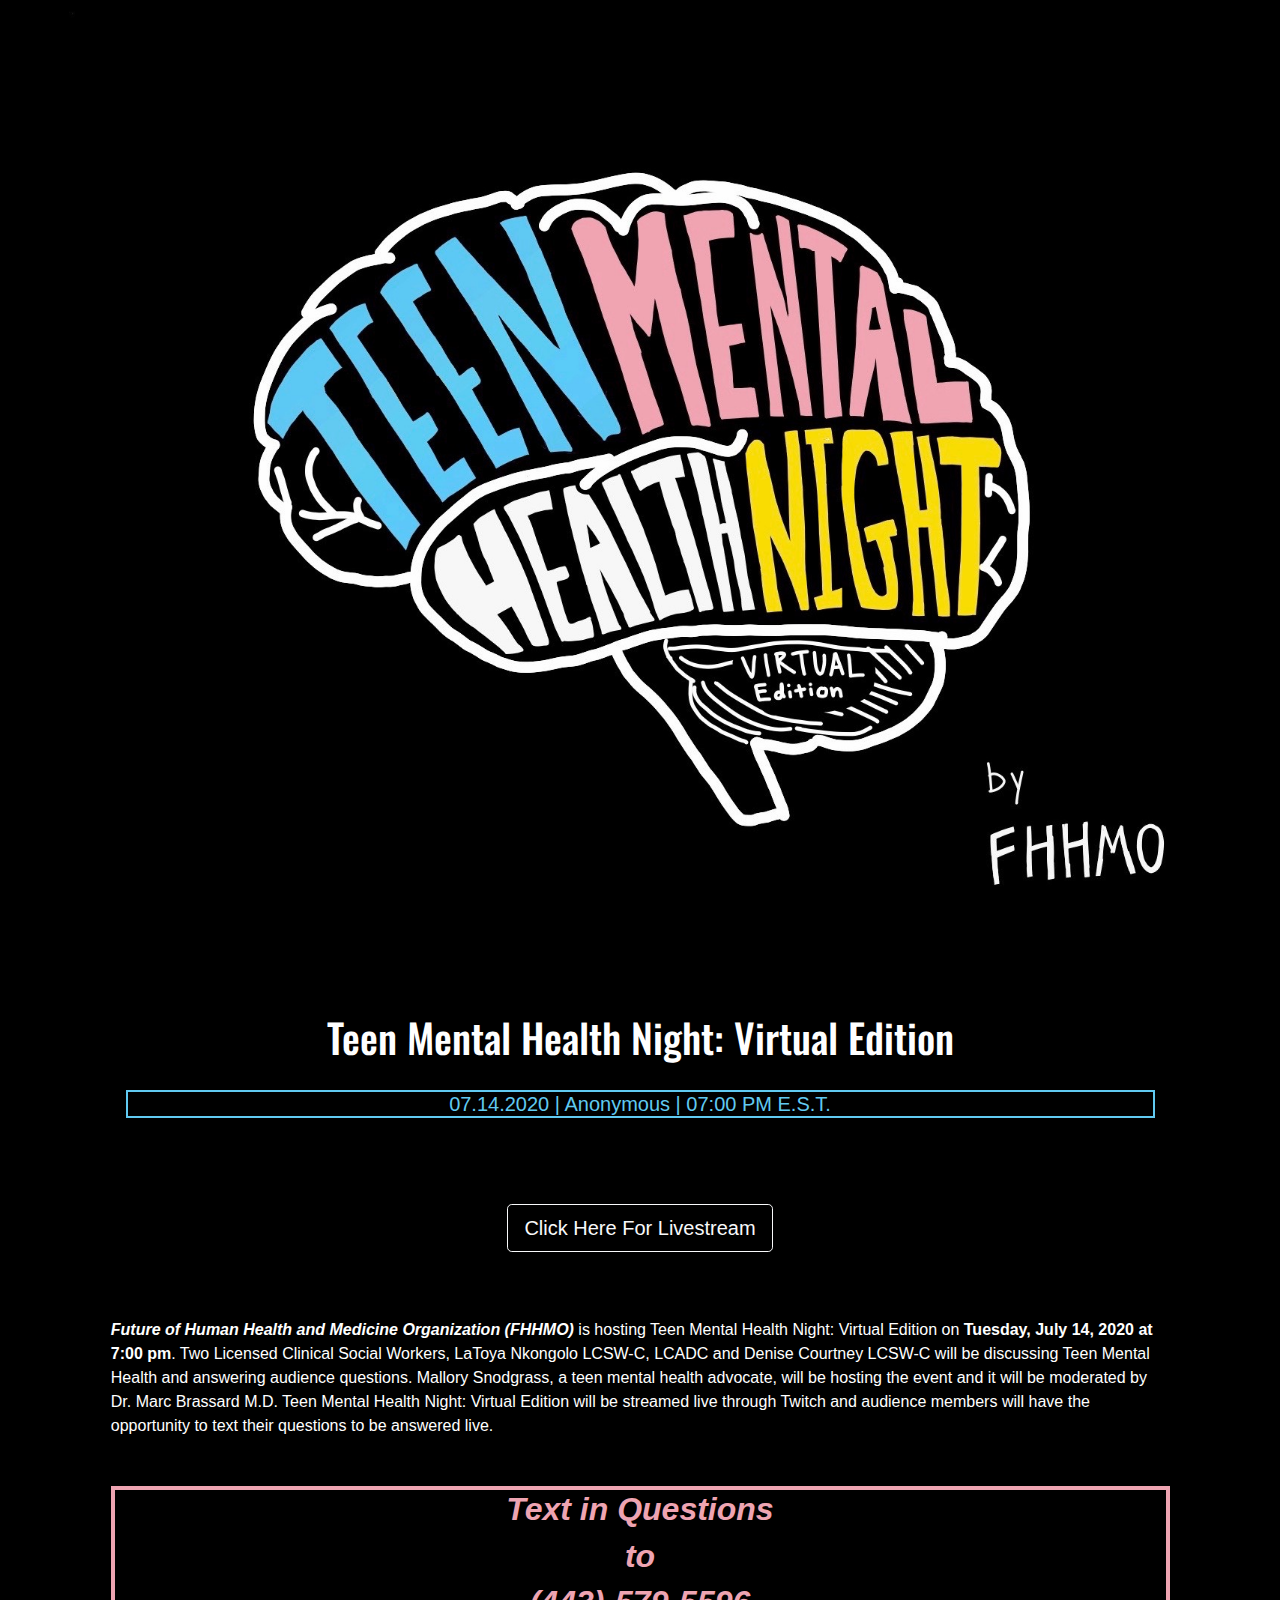
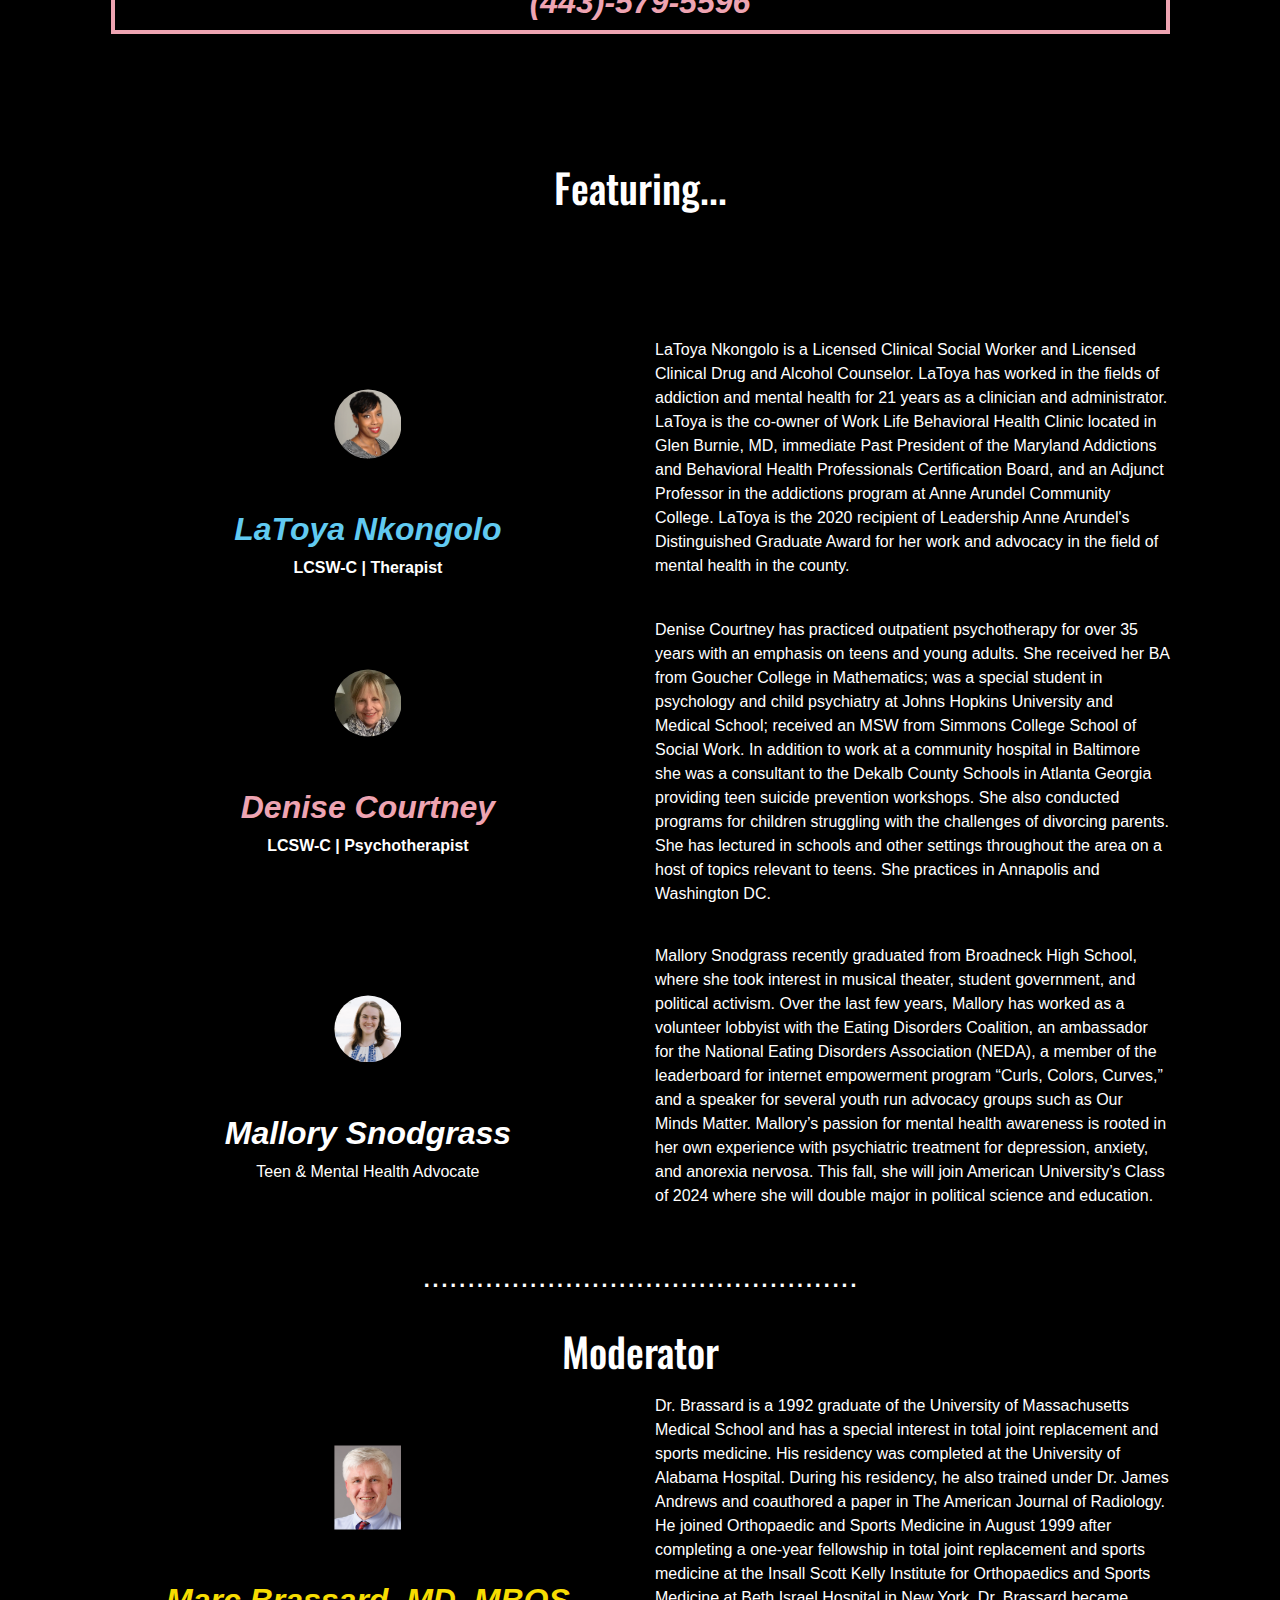
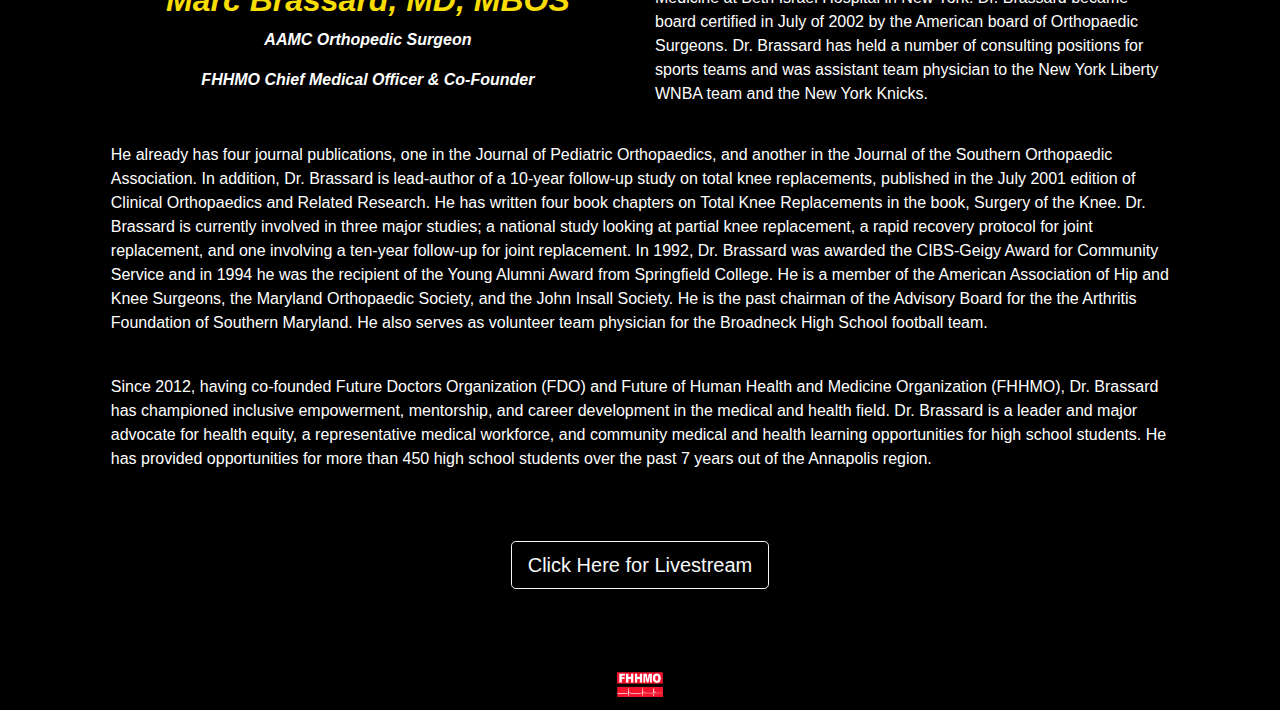
==== tmhn.html @ 9d60cffd "third" ====
<!DOCTYPE html>
<html lang="en" dir="ltr">

<head>

  <link rel="stylesheet" href="https://stackpath.bootstrapcdn.com/bootstrap/4.4.1/css/bootstrap.min.css" integrity="sha384-Vkoo8x4CGsO3+Hhxv8T/Q5PaXtkKtu6ug5TOeNV6gBiFeWPGFN9MuhOf23Q9Ifjh" crossorigin="anonymous">
  <link rel="stylesheet" href="styles2/style.css">

  <meta name="viewport" content="width=device-width, initial-scale=1, shrink-to-fit=no">

  <link href="https://fonts.googleapis.com/css2?family=Open+Sans&family=Oswald:wght@200;300;500&display=swap" rel="stylesheet">
  <meta charset="utf-8">



  <title>Teen Mental Health Night</title>
</head>

<body>
  <div>
    <!-- main section -->
    <section id="landing">
      <div class="figure center-text">
        <div class=" col col-sm">
          <img src="images2/tmhnbyfhhmo.jpeg" class="img-fluid" alt="Teen Mental Health Night. An anonymous live-stream event">

        </div>
      </div>


  </div>


<div class="container">
  <div class=" container center-text">
    <h1>Teen Mental Health Night: Virtual Edition</h1>
    <div class="container">
      <div class="row">
        <div class="col">
          <h5 class="feature-1 blue-border"><i></i>07.14.2020 | Anonymous | 07:00 PM E.S.T.</h5>
          <!-- </div>
          <div class="col">
            <h2 class="feature-2 pink-border"><i></i>Anonymous</h2>
        </div>
        <div class="col">
          <h2 class="feature-3 yellow-border"><i></i>07:00PM EST</h2> -->
      </div>



      </div>


    </div>
  </div>

</div>

  <div class="container center-text button-space">
    <a href="https://www.twitch.tv/teenmentalhealthnight" class="btn btn-outline-light btn-lg" role="button" >Click Here For Livestream </a>


  </div>




  </section>

  <!-- information section  -->
  <section id="information">
    <div class="container ">
      <div class="container">
        <div class="row extra-padding">
          <div class="col">
            <p> <b><i>Future of Human Health and Medicine Organization (FHHMO)</i></b> is hosting Teen
            Mental Health Night: Virtual Edition on <b>Tuesday, July 14, 2020 at 7:00 pm</b>. Two Licensed
            Clinical Social Workers, LaToya Nkongolo LCSW-C, LCADC and Denise Courtney LCSW-C
            will be discussing Teen Mental Health and answering audience questions. Mallory Snodgrass, a
            teen mental health advocate, will be hosting the event and it will be moderated by Dr. Marc
            Brassard M.D. Teen Mental Health Night: Virtual Edition will be streamed live through Twitch
            and audience members will have the opportunity to text their questions to be answered live.
            </p>
          </div>
        </div>
        <div class="container">
          <div class="row">
            <div class="col center-text white-border feature-2">
              <h2> <b><i>Text in Questions</i></b></h2>
              <h2> <b><i>to</i></b></h2>
              <h2> <b><i>(443)-579-5596</i></b></h2>

            </div>

          </div>

        </div>
<!-- Featuring Section -->

    <!-- LaToya's Header + Picture-->
<h1 class="align-items-center lil-extra-padding center-text">Featuring...</h1>
    <!-- LaToya's Bio-->
        <div class="row">
          <div class="col-sm center-text" >
            <img src="images2/LaToya-Nkongolo-LCSW-C-LCDAC.jpg" alt="LaToya Nkongolo, LCSW" class="center-pic lil-extra-padding">
            <h2 class="feature-1"> <b> <i>LaToya Nkongolo</i></b></h2>
            <p><b>LCSW-C | Therapist</b></p>
            <p></p>
          </div >
          <div class="col-sm">
            <p>LaToya Nkongolo is a Licensed Clinical Social Worker and Licensed Clinical Drug and Alcohol Counselor. LaToya has worked in the fields of addiction and mental health for 21 years as a clinician and administrator. LaToya is the co-owner of Work Life Behavioral Health Clinic located in Glen Burnie, MD, immediate Past President of the Maryland Addictions and Behavioral Health Professionals Certification Board, and an Adjunct Professor in the addictions program at Anne Arundel Community College. LaToya is the 2020 recipient of Leadership Anne Arundel's Distinguished Graduate Award for her work and advocacy in the field of mental health in the county.
            </p>
          </div>

        </div>
        <div class="row">
          <div class="col-sm center-text">
            <img src="images2/Denise-Courtney-LCSW-C.jpg" alt="Denise Courtney, LCSW" class="center-pic lil-extra-padding">
            <h2 class="feature-2"> <b><i>Denise Courtney</i></b></h2>
            <p><b>LCSW-C | Psychotherapist</b></p>
          </div>
          <div class="col-sm">
            <p>Denise Courtney has practiced outpatient psychotherapy for over 35 years with an emphasis on teens and young adults. She received her BA from Goucher College in Mathematics; was a special student in psychology and child psychiatry at Johns Hopkins University and Medical School; received an MSW from Simmons College School of Social Work. In addition to work at a community hospital in Baltimore she was a consultant to the Dekalb County Schools in Atlanta Georgia providing teen suicide prevention workshops. She also conducted programs for children struggling with the challenges of divorcing parents. She has lectured in schools and other settings throughout the area on a host of topics relevant to teens. She practices in Annapolis and Washington DC.
            </p>
          </div>

        </div>
        <div class="row">
          <div class="col-sm center-text">
            <img src="images2/Mallory-Snodgrass-Teen-Mental-Health-Advocate.jpg" alt="Mallory Snodgrass" class="center-pic lil-extra-padding figure-">
            <h2 ><b><i>Mallory Snodgrass</i></b> </h2>
            <p>Teen & Mental Health Advocate</p>
          </div>
          <div class="col-sm">
            <p>Mallory Snodgrass recently graduated from Broadneck High School, where she took interest in musical theater, student government, and political activism. Over the last few years, Mallory has worked as a volunteer lobbyist with the Eating Disorders Coalition, an ambassador for the National Eating Disorders Association (NEDA), a member of the leaderboard for internet empowerment program “Curls, Colors, Curves,” and a speaker for several youth run advocacy groups such as Our Minds Matter. Mallory’s passion for mental health awareness is rooted in her own experience with psychiatric treatment for depression, anxiety, and anorexia nervosa. This fall, she will join American University’s Class of 2024 where she will double major in political science and education.
            </p>
          </div>

        </div>



        </div>
        <div class="container">
          <div class="center-text" >
            <h2>.................................................</h2>
            <br>
            <h1>Moderator</h1>

          </div>

          <div class="row">
            <div class="col-sm center-text">
              <img src="images2/marc-brassard.png" alt="Marc Brassard, MD MBOS" class="center-pic-2 lil-extra-padding ">
              <h2 class="feature-3"><b><i>Marc Brassard, MD, MBOS</i></b> </h2>
              <p><b><i>AAMC Orthopedic Surgeon</i></b></p>
              <p><b><i>FHHMO Chief Medical Officer & Co-Founder</i></b></p>
            </div>
            <div class="col-sm">
              <p>Dr. Brassard is a 1992 graduate of the University of Massachusetts Medical School and has a special interest in total joint replacement and sports medicine. His residency was completed at the University of Alabama Hospital. During his residency, he also trained under Dr. James Andrews and coauthored a paper in The American Journal of Radiology. He joined Orthopaedic and Sports Medicine in August 1999 after completing a one-year fellowship in total joint replacement and sports medicine at the Insall Scott Kelly Institute for Orthopaedics and Sports Medicine at Beth Israel Hospital in New York. Dr. Brassard became board certified in July of 2002 by the American board of Orthopaedic Surgeons. Dr. Brassard has held a number of consulting positions for sports teams and was assistant team physician to the New York Liberty WNBA team and the New York Knicks.
            </div>

        </div>
        <div class="row">
          <div class="col-sm">
            <p>He already has four journal publications, one in the Journal of Pediatric Orthopaedics, and another in the Journal of the Southern Orthopaedic Association. In addition, Dr. Brassard is lead-author of a 10-year follow-up study on total knee replacements, published in the July 2001 edition of Clinical Orthopaedics and Related Research. He has written four book chapters on Total Knee Replacements in the book, Surgery of the Knee. Dr. Brassard is currently involved in three major studies; a national study looking at partial knee replacement, a rapid recovery protocol for joint replacement, and one involving a ten-year follow-up for joint replacement. In 1992, Dr. Brassard was awarded the CIBS-Geigy Award for Community Service and in 1994 he was the recipient of the Young Alumni Award from Springfield College. He is a member of the American Association of Hip and Knee Surgeons, the Maryland Orthopaedic Society, and the John Insall Society. He is the past chairman of the Advisory Board for the the Arthritis Foundation of Southern Maryland. He also serves as volunteer team physician for the Broadneck High School football team.
            </p>
            <br>
            <p>Since 2012, having co-founded Future Doctors Organization (FDO) and Future of Human Health and Medicine Organization (FHHMO), Dr. Brassard has championed inclusive empowerment, mentorship, and career development in the medical and health field. Dr. Brassard is a leader and major advocate for health equity, a representative medical workforce, and community medical and health learning opportunities for high school students. He has provided opportunities for more than 450 high school students over the past 7 years out of the Annapolis region.</p>
          </div>

        </div>


        <!-- <div class="row align-items-center">
          <div class="col">
            <p>
              Donating 2 stickers worth = 1 random act of kindness meal for local health care heroes at our local medical and health facilities treating patients with the coronavirus.
            </p>
            <p>
              To receive your sticker(s) please be sure to comment your name and mailing address when making a donation via our GoFundMe page.
            </p>
          </div>
          <div class="col center-text">

            <!-- <img src="images/2-stickers.png" alt="2 sticker donations for one health care hero meal" height="175px"> -->
          <!-- </div>
        </div> -->

        <!-- <div class="row">
          <div class="col">
            <b>About the stickers:</b> 3.5” by 6” waterproof and UV resistant vinyl stickers for both indoor and outdoor use
          </div>

        </div> -->

      </div>
      <div class="container center-text button-space">


      <a href="https://www.twitch.tv/teenmentalhealthnight" class="btn btn-outline-light btn-lg" role="button" >Click Here for Livestream</a>
      </div>
    </div>
  </section>

  <!-- information section  -->
  <section>
    <div class="container">


    </div>
  </section>

  <!-- Organizers -->
  <!-- <section id="organizers">
    <div class="container">
      <div class=" center-text extra-padding">
        <h1>Organizers</h1>

      </div>

      <!-- <div class="row">
        <div class="feature-box col center-text">
          <img src="images/Paxton-Paganelli.png" alt="Lillian Kidd" class="center-pic lil-extra-padding">
          <h3>Paxton Paganelli</h3>
          <h5>FHHMO Director</h5> -->
          <!-- <h7>Arnold + Annapolis</h7>
        </div>
        <div class="feature-box col center-text">
          <img src="images/Lillian-Kidd.png" alt="Lillian Kidd" class="
              center-pic lil-extra-padding">
          <h3>Lillian Kidd</h3>
          <h5>FHHMO Ambassador</h5>
          <h7>Broadneck</h7>
        </div>
        <div class="feature-box col center-text">
          <img src="images/Ryan-Davis.png" alt="Lillian Kidd" class="center-pic lil-extra-padding">
          <h3>Ryan Davis</h3>
          <h5>FHHMO Ambassador</h5>
          <h7>Severna Park</h7>
        </div>
      </div>
    </div>
  </section> -->


  <section id="footer">
    <div class="container-fluid ">
      <div class="row align-items-center">
        <div class="col center-text">
          <img src="images2/FHHMO.png" alt="FHHMO" height="25px">
        </div>

      </div>

    </div>
  </section>

  </div>



  <script src="https://code.jquery.com/jquery-3.4.1.slim.min.js" integrity="sha384-J6qa4849blE2+poT4WnyKhv5vZF5SrPo0iEjwBvKU7imGFAV0wwj1yYfoRSJoZ+n" crossorigin="anonymous"></script>
  <script src="https://cdn.jsdelivr.net/npm/popper.js@1.16.0/dist/umd/popper.min.js" integrity="sha384-Q6E9RHvbIyZFJoft+2mJbHaEWldlvI9IOYy5n3zV9zzTtmI3UksdQRVvoxMfooAo" crossorigin="anonymous"></script>
  <script src="https://stackpath.bootstrapcdn.com/bootstrap/4.4.1/js/bootstrap.min.js" integrity="sha384-wfSDF2E50Y2D1uUdj0O3uMBJnjuUD4Ih7YwaYd1iqfktj0Uod8GCExl3Og8ifwB6" crossorigin="anonymous"></script>
</body>

</html>
---- styles2/style.css ----
body {
  background-color: black;
  color: white;
}

h1 {
  font-family: 'Oswald', sans-serif;
  font-weight: 500;
}

h3 {
  align-items: center;
  font-family: 'Oswald', sans-serif;
  font-weight: 300;
}
h5 {
  font-family: 'Open-Sans', sans-serif;
  font-weight:300;
}
hr{
  color: white;
}
 h7{
   font-family: 'Open-Sans', sans-serif;
   font-weight:300;
 }

.feature-1 {
  color: #61caf1;
}

.feature-2 {
  color: #eea4b2;

}

.feature-3 {
  color: #f7dd02;
}



.extra-padding {
  padding-top: 4%;
  padding-bottom: 4%;
}

.lil-extra-padding{
  padding: 10%;
}

.add-space-on-top{
  padding-top: 30px;
}

.row {
  padding: 1%;
  margin-top: 0;
  margin-bottom: 0;

}
.container{
  padding-top: 1%;
  padding-bottom: 1%;
}

.center-pic {
  width: 170px;
  border-radius: 50%;
}

.center-pic-2 {
  width: 170px;
  border-radius: 25%;
}

.center-text {
  text-align: center;
}
.sticker-container{
  margin: 0;
  padding: 0;
}
 .button-space{
   padding: 2rem;

 }
 .white-border{
   border-color: white;
  border: 4px solid #eea4b2;
 }
 .blue-border{
  border: 2px solid #61caf1;
 }
 .yellow-border{
   border-color: white;
  border: 2px solid #f7dd02;
 }
 .pink-border{
   border-color: white;
  border: 2px solid #eea4b2;
 }


/* // Extra small devices (portrait phones, less than 576px) */
@media (max-width: 575.98px) {

}

/* // Small devices (landscape phones, less than 768px) */
@media (max-width: 767.98px) {

}

/* // Medium devices (tablets, less than 992px) */
@media (max-width: 991.98px) {

}

/* // Large devices (desktops, less than 1200px) */
@media (max-width: 1199.98px) {

 }

/* // Extra large devices (large desktops)
// No media query since the extra-large breakpoint has no upper bound on its width */

#landing {
  color: white;
  margin: 0;
  padding: 0;
}

#information {

}

 #organizers {
  background-color: black;
  color: #fff;
  padding: 5%;
 }

 #footer {
   font-family: 'Open-Sans', sans-serif;
   font-style: italic;
   font-weight: 100;
 }
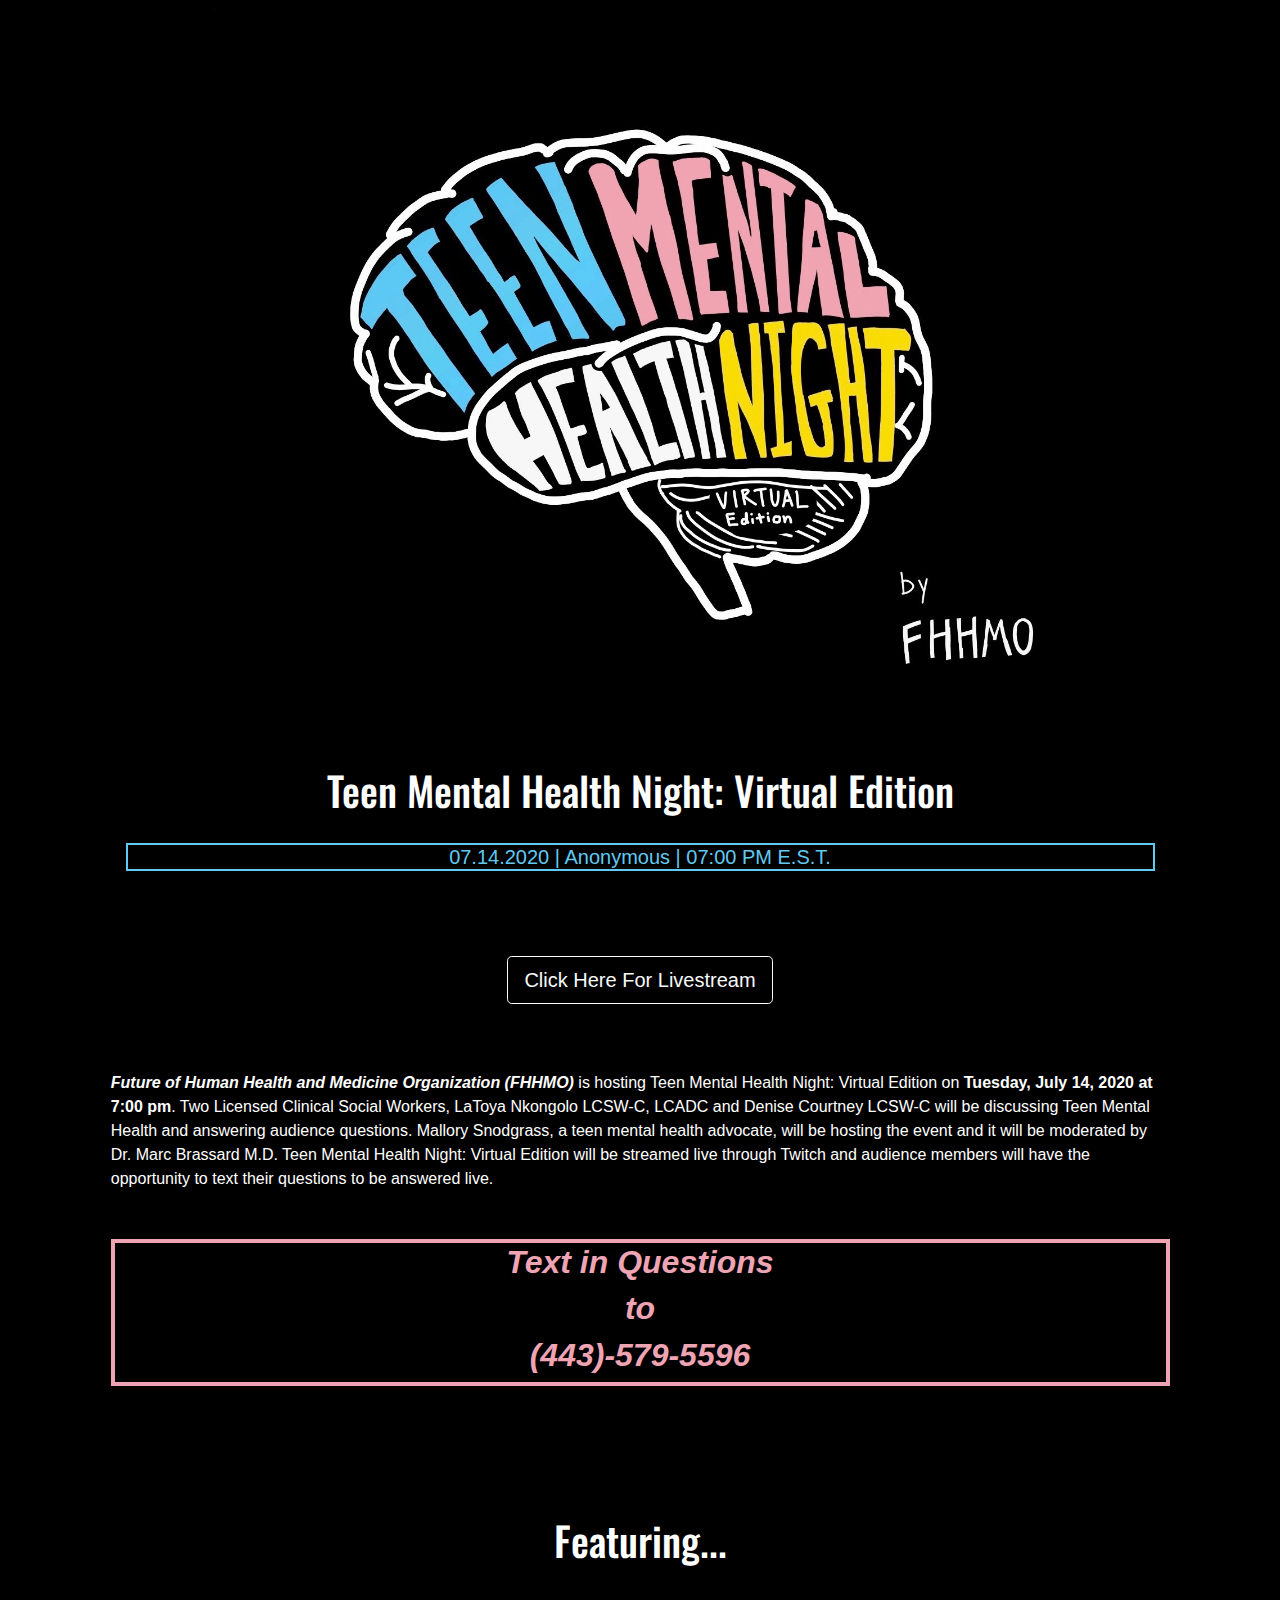
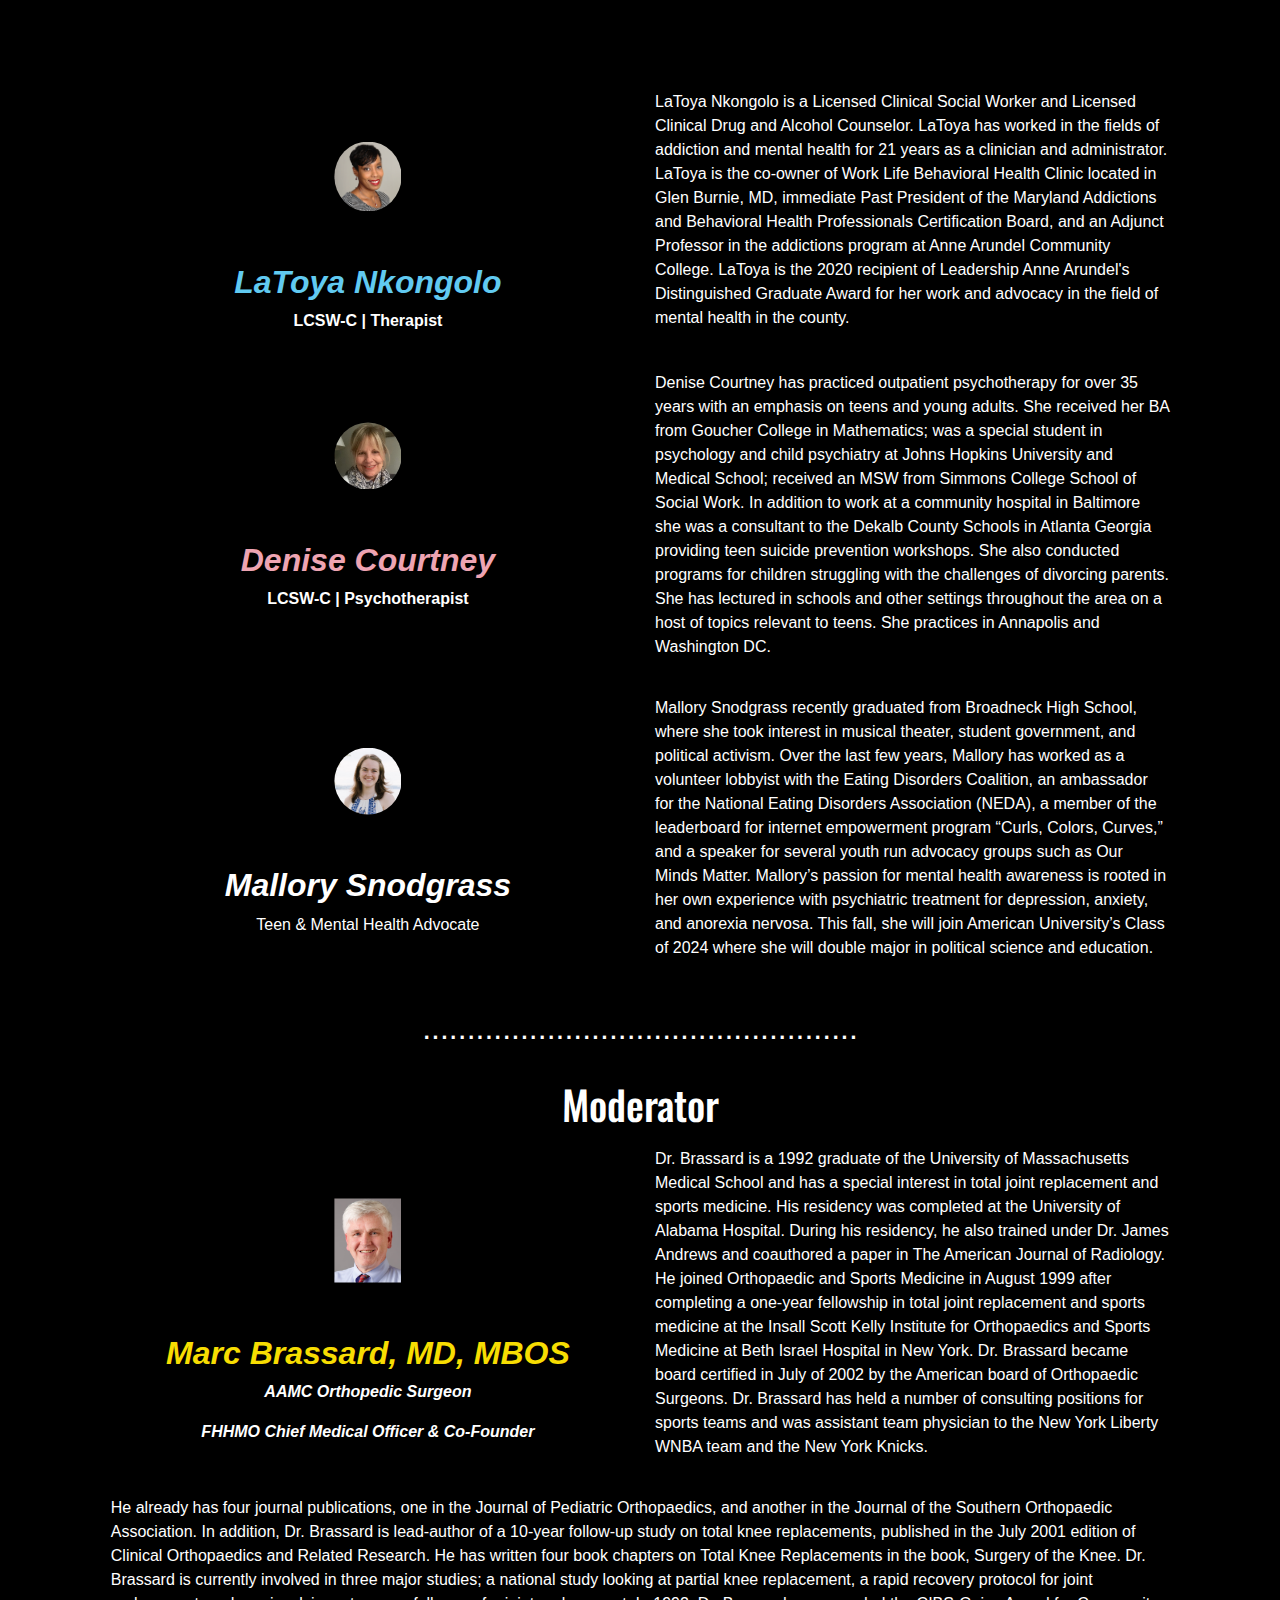
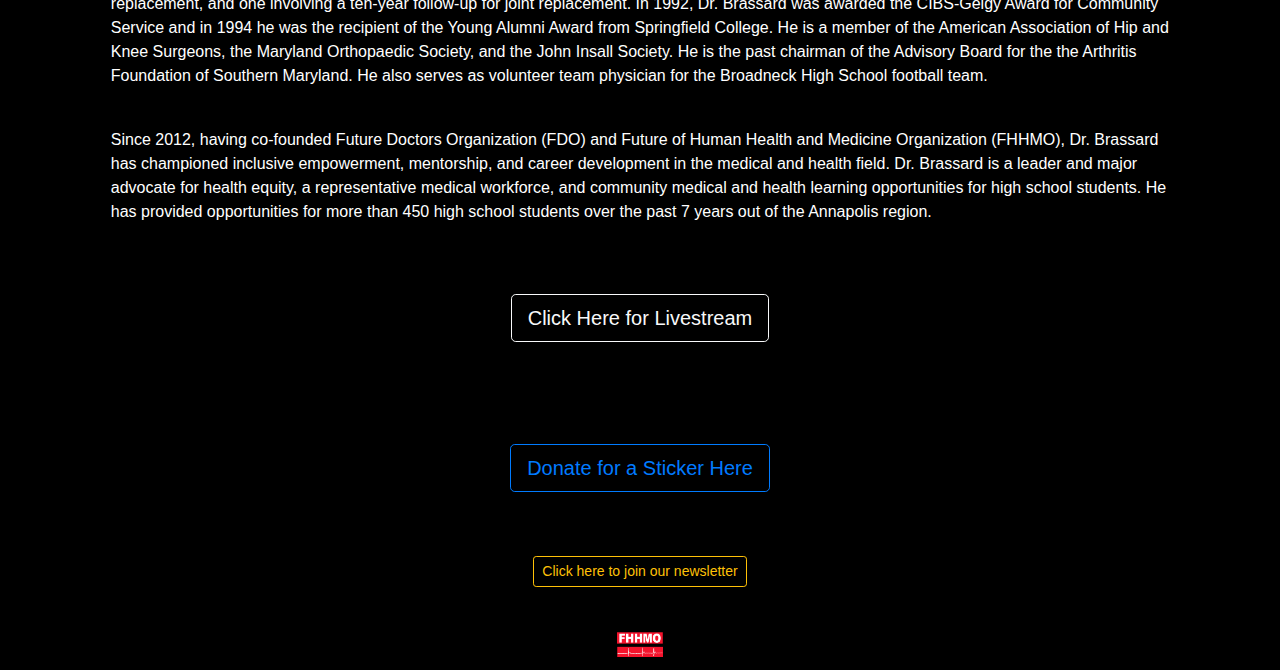
==== commit 8b914624: "added to tmhn buttons" ====
--- a/tmhn.html
+++ b/tmhn.html
@@ -243,6 +243,13 @@
     </div>
   </section> -->
 
+  <div class="container center-text button-space">
+  <a href="https://healthcareheroes.fhhmo.org" class="btn btn-outline-primary btn-lg" role="button"> Donate for a Sticker Here</a>
+  </div>
+
+  <div class="container center-text button-space">
+  <a href="http://eepurl.com/g-iaGH" class="btn btn-outline-warning btn-sm" role="button" >Click here to join our newsletter</a>
+  </div>
 
   <section id="footer">
     <div class="container-fluid ">
--- a/styles2/style.css
+++ b/styles2/style.css
@@ -63,7 +63,12 @@
   padding-top: 1%;
   padding-bottom: 1%;
 }
-
+.center {
+  display: block;
+  margin-left: auto;
+  margin-right: auto;
+  width: 550px;
+}
 .center-pic {
   width: 170px;
   border-radius: 50%;
@@ -100,6 +105,11 @@
    border-color: white;
   border: 2px solid #eea4b2;
  }
+
+ .img-fluid {
+  max-width: 75%;
+  height: auto;
+}
 
 
 /* // Extra small devices (portrait phones, less than 576px) */
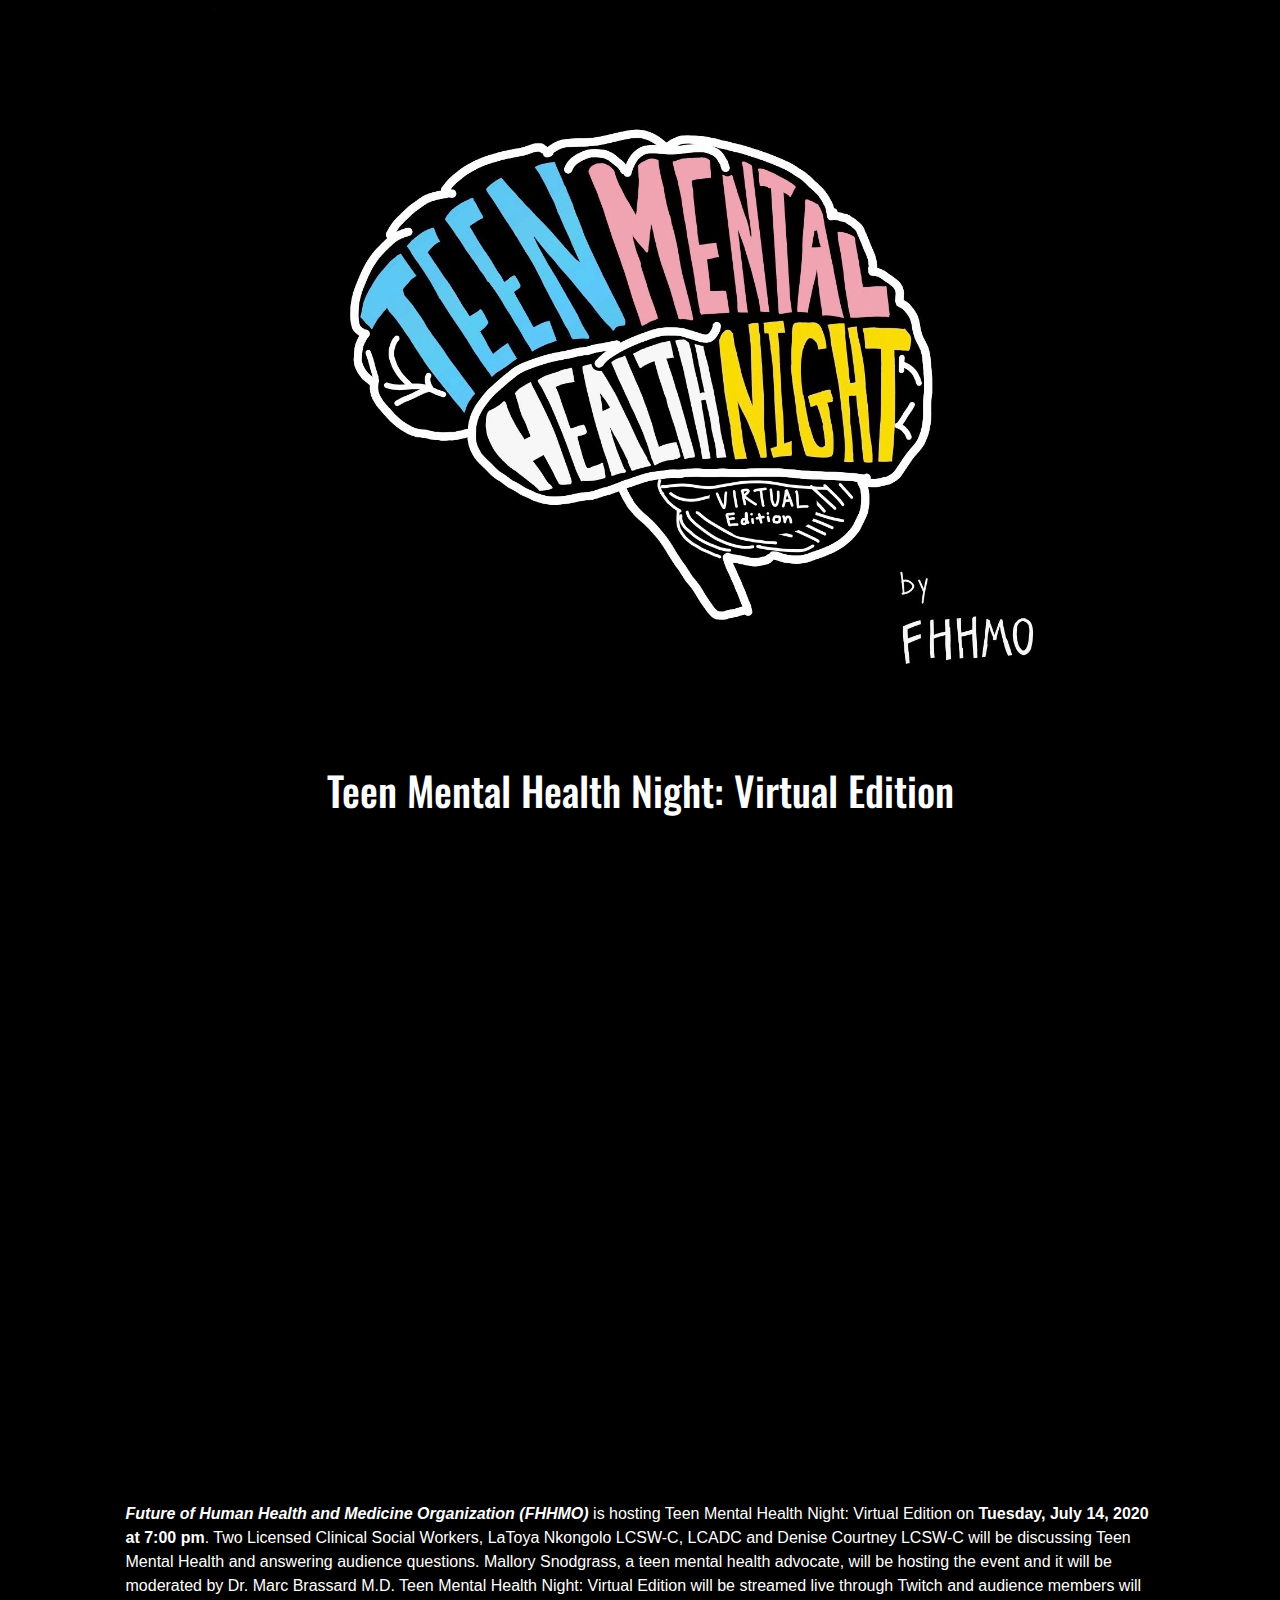
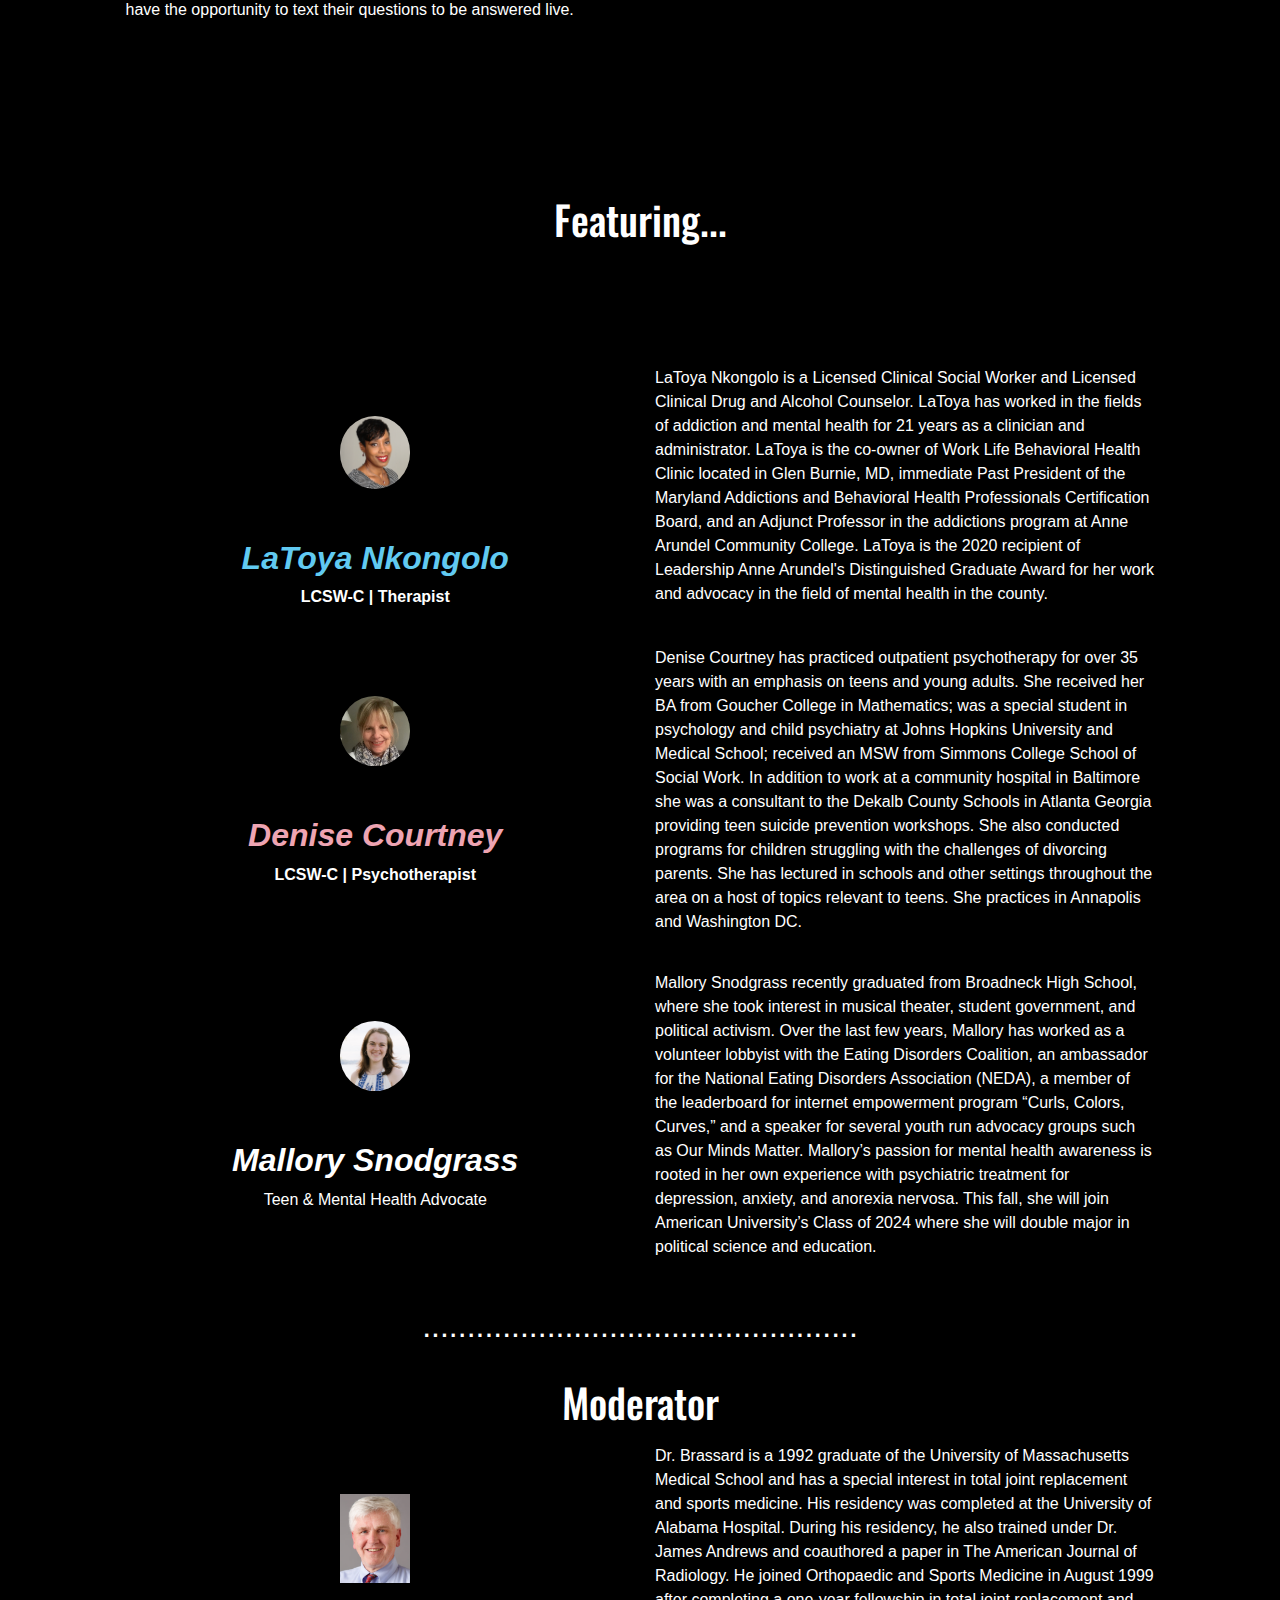
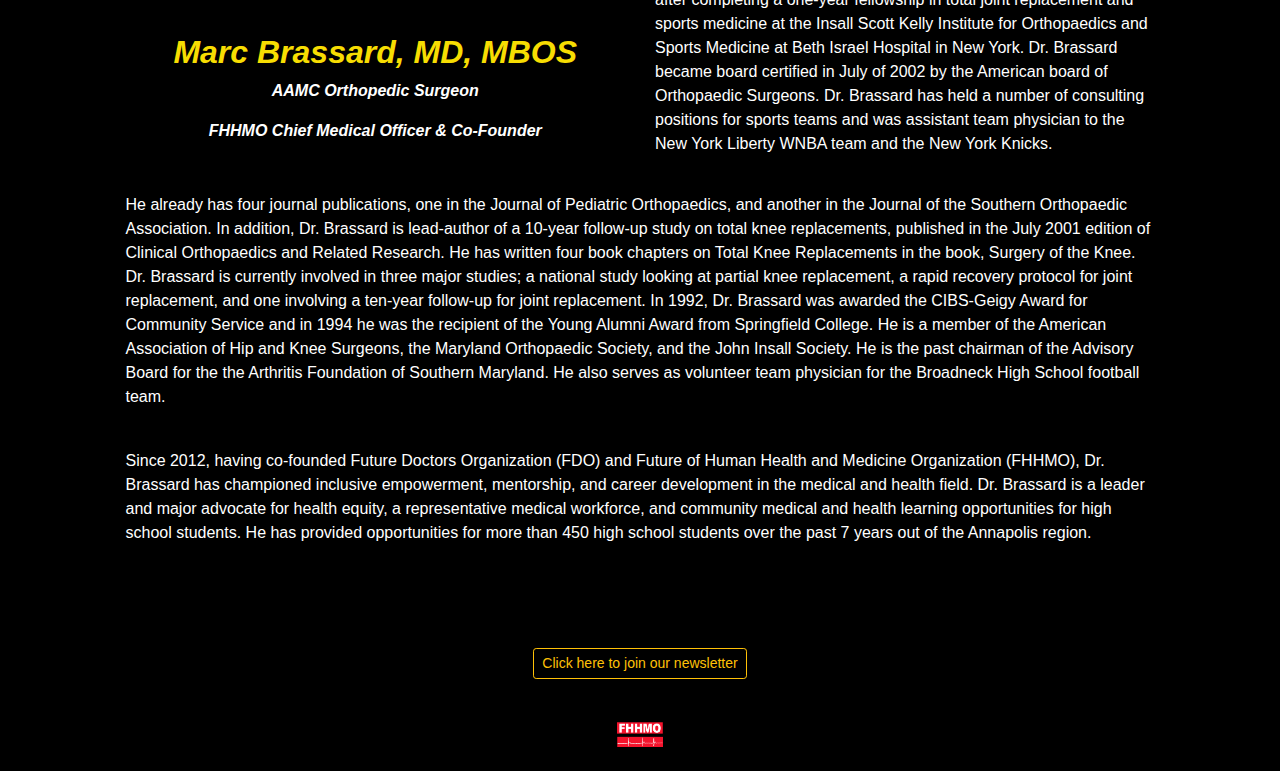
==== commit 0fcc036e: "add tmhn video, add apply button" ====
--- a/tmhn.html
+++ b/tmhn.html
@@ -35,9 +35,16 @@
   <div class=" container center-text">
     <h1>Teen Mental Health Night: Virtual Edition</h1>
     <div class="container">
+
+      <div class="container ">
+        <div class="container-fluid  50% embed-responsive embed-responsive-16by9 ">
+          <iframe width="56%" height="31.5%" src="https://www.youtube.com/embed/9cZc2-elTRU" frameborder="0" allow="accelerometer; autoplay; encrypted-media; gyroscope; picture-in-picture" allowfullscreen></iframe>
+                </div>
+
+        
       <div class="row">
         <div class="col">
-          <h5 class="feature-1 blue-border"><i></i>07.14.2020 | Anonymous | 07:00 PM E.S.T.</h5>
+          <!-- <h5 class="feature-1 blue-border"><i></i>07.14.2020 | Anonymous | 07:00 PM E.S.T.</h5> -->
           <!-- </div>
           <div class="col">
             <h2 class="feature-2 pink-border"><i></i>Anonymous</h2>
@@ -56,11 +63,11 @@
 
 </div>
 
-  <div class="container center-text button-space">
+  <!-- <div class="container center-text button-space">
     <a href="https://www.twitch.tv/teenmentalhealthnight" class="btn btn-outline-light btn-lg" role="button" >Click Here For Livestream </a>
 
 
-  </div>
+  </div> -->
 
 
 
@@ -85,12 +92,12 @@
         </div>
         <div class="container">
           <div class="row">
-            <div class="col center-text white-border feature-2">
+            <!-- <div class="col center-text white-border feature-2">
               <h2> <b><i>Text in Questions</i></b></h2>
               <h2> <b><i>to</i></b></h2>
               <h2> <b><i>(443)-579-5596</i></b></h2>
 
-            </div>
+            </div> -->
 
           </div>
 
@@ -195,11 +202,11 @@
         </div> -->
 
       </div>
-      <div class="container center-text button-space">
+      <!-- <div class="container center-text button-space">
 
 
       <a href="https://www.twitch.tv/teenmentalhealthnight" class="btn btn-outline-light btn-lg" role="button" >Click Here for Livestream</a>
-      </div>
+      </div> -->
     </div>
   </section>
 
@@ -243,9 +250,9 @@
     </div>
   </section> -->
 
-  <div class="container center-text button-space">
+  <!-- <div class="container center-text button-space">
   <a href="https://healthcareheroes.fhhmo.org" class="btn btn-outline-primary btn-lg" role="button"> Donate for a Sticker Here</a>
-  </div>
+  </div> -->
 
   <div class="container center-text button-space">
   <a href="http://eepurl.com/g-iaGH" class="btn btn-outline-warning btn-sm" role="button" >Click here to join our newsletter</a>
